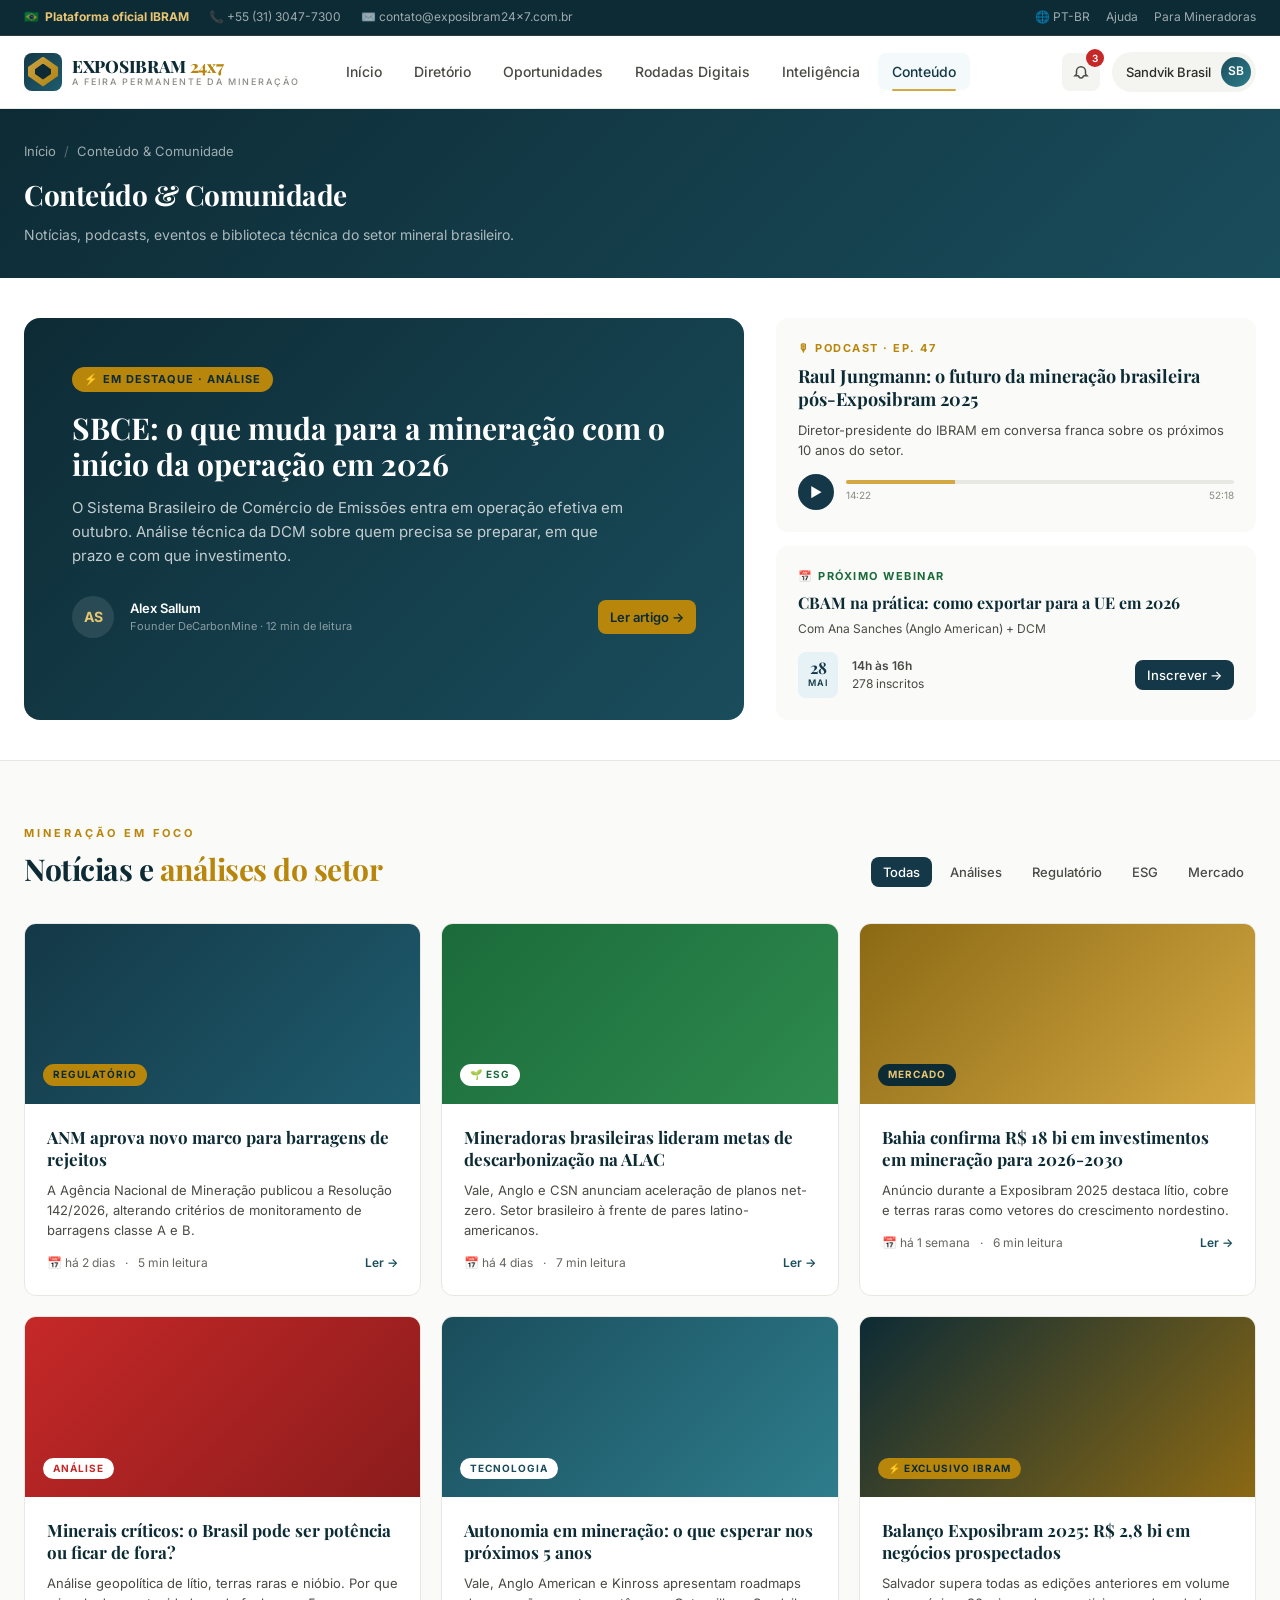
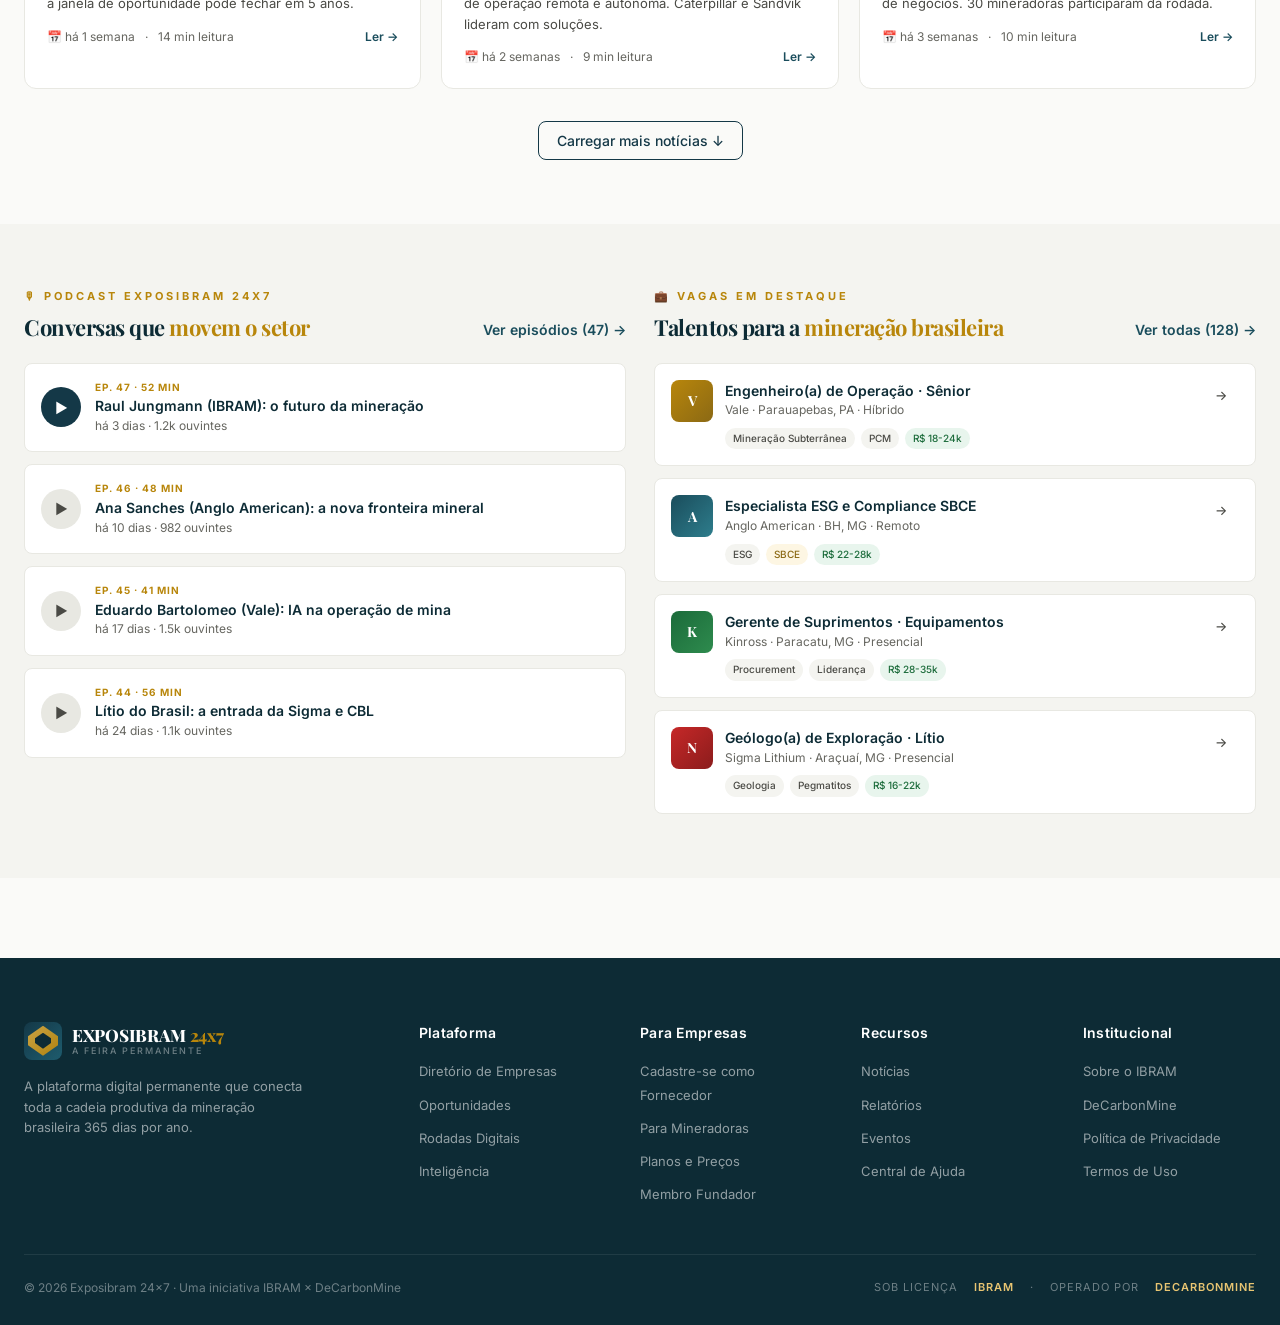
==== conteudo.html @ fc219876 "MVP inicial - Exposibram 24x7 - Plataforma da mineração brasileira" ====
<!DOCTYPE html>
<html lang="pt-BR">
<head>
  <meta charset="UTF-8">
  <meta name="viewport" content="width=device-width, initial-scale=1.0">
  <title>Conteúdo &amp; Comunidade · Exposibram 24x7</title>
  <link rel="icon" type="image/svg+xml" href="data:image/svg+xml,%3Csvg xmlns='http://www.w3.org/2000/svg' viewBox='0 0 24 24'%3E%3Cpolygon points='12,2 22,8 22,16 12,22 2,16 2,8' fill='%23D4A843'/%3E%3C/svg%3E">
  <link rel="stylesheet" href="assets/styles.css">
</head>
<body data-nav="conteudo">

  <div id="app-header"></div>

  <!-- ─── PAGE HEADER ────────────────────────────────────────── -->
  <section class="page-header">
    <div class="container">
      <div class="breadcrumb">
        <a href="index.html">Início</a>
        <span class="breadcrumb-sep">/</span>
        <span>Conteúdo &amp; Comunidade</span>
      </div>
      <h1 class="page-title">Conteúdo &amp; Comunidade</h1>
      <p style="color: rgba(255,255,255,0.65); font-size: 14px; margin-top: 8px; max-width: 620px;">
        Notícias, podcasts, eventos e biblioteca técnica do setor mineral brasileiro.
      </p>
    </div>
  </section>

  <!-- ─── HERO NOTÍCIA EM DESTAQUE ──────────────────────────── -->
  <section style="background: var(--white); padding: 40px 0; border-bottom: 1px solid var(--gray-200);">
    <div class="container">
      <div style="display:grid; grid-template-columns: 1.5fr 1fr; gap: 32px; align-items: stretch;">
        <article style="background: linear-gradient(135deg, var(--teal-900), var(--teal-700)); border-radius:var(--radius-xl); padding: 48px; color: var(--white); position: relative; overflow: hidden;">
          <span style="background: var(--gold-600); color: var(--teal-900); font-size: 11px; font-weight: 700; padding: 4px 12px; border-radius: var(--radius-full); letter-spacing: 1px; text-transform: uppercase; display: inline-block; margin-bottom: 18px;">⚡ EM DESTAQUE · ANÁLISE</span>
          <h2 style="font-family:var(--font-serif); font-size: 30px; font-weight: 700; line-height: 1.2; margin-bottom: 14px;">
            SBCE: o que muda para a mineração com o início da operação em 2026
          </h2>
          <p style="font-size: 15px; color: rgba(255,255,255,0.75); margin-bottom: 28px; line-height: 1.6; max-width: 560px;">
            O Sistema Brasileiro de Comércio de Emissões entra em operação efetiva em outubro. Análise técnica da DCM sobre quem precisa se preparar, em que prazo e com que investimento.
          </p>
          <div style="display: flex; align-items: center; gap: 16px;">
            <div style="width:42px; height:42px; background:rgba(255,255,255,0.1); color: var(--gold-400); border-radius:50%; display:flex; align-items:center; justify-content:center; font-weight:700; font-size: 14px;">AS</div>
            <div>
              <div style="font-weight:600; font-size: 13px;">Alex Sallum</div>
              <div style="font-size: 11px; color: rgba(255,255,255,0.5);">Founder DeCarbonMine · 12 min de leitura</div>
            </div>
            <a href="#" class="btn btn-gold btn-sm" style="margin-left: auto;">Ler artigo →</a>
          </div>
        </article>
        <aside style="display:flex; flex-direction:column; gap: 14px;">
          <article style="background: var(--gray-50); border-radius:var(--radius-lg); padding: 22px; flex: 1; display:flex; flex-direction:column;">
            <span style="font-size: 11px; font-weight: 700; color: var(--gold-600); letter-spacing: 1.5px; text-transform: uppercase; margin-bottom: 8px;">🎙 PODCAST · EP. 47</span>
            <h3 style="font-family:var(--font-serif); font-size: 18px; font-weight: 700; color: var(--teal-900); line-height: 1.3; margin-bottom: 8px;">
              Raul Jungmann: o futuro da mineração brasileira pós-Exposibram 2025
            </h3>
            <p style="font-size: 13px; color: var(--gray-700); line-height: 1.55; margin-bottom: 14px;">Diretor-presidente do IBRAM em conversa franca sobre os próximos 10 anos do setor.</p>
            <div style="display:flex; gap: 12px; align-items:center; margin-top: auto;">
              <button style="background: var(--teal-800); color: var(--white); border-radius: 50%; width: 36px; height: 36px; display:flex; align-items:center; justify-content:center; flex-shrink: 0;">▶</button>
              <div style="flex:1">
                <div style="height: 4px; background: var(--gray-200); border-radius: 2px; overflow:hidden;">
                  <div style="width: 28%; height: 100%; background: var(--gold-500);"></div>
                </div>
                <div style="display:flex; justify-content: space-between; margin-top: 4px; font-size: 10px; color: var(--gray-500);">
                  <span>14:22</span><span>52:18</span>
                </div>
              </div>
            </div>
          </article>
          <article style="background: var(--gray-50); border-radius:var(--radius-lg); padding: 22px; flex: 1;">
            <span style="font-size: 11px; font-weight: 700; color: var(--green-600); letter-spacing: 1.5px; text-transform: uppercase; margin-bottom: 8px; display:block;">📅 PRÓXIMO WEBINAR</span>
            <h3 style="font-family:var(--font-serif); font-size: 16px; font-weight: 700; color: var(--teal-900); line-height: 1.3; margin-bottom: 6px;">
              CBAM na prática: como exportar para a UE em 2026
            </h3>
            <p style="font-size: 12px; color: var(--gray-700); margin-bottom: 14px;">Com Ana Sanches (Anglo American) + DCM</p>
            <div style="display:flex; align-items:center; gap: 14px;">
              <div style="background: var(--teal-100); color: var(--teal-800); padding: 8px 10px; border-radius: var(--radius-md); text-align: center;">
                <div style="font-family:var(--font-serif); font-weight: 700; font-size: 16px; line-height: 1;">28</div>
                <div style="font-size: 9px; text-transform: uppercase; font-weight: 600; letter-spacing: 1px;">MAI</div>
              </div>
              <div style="flex:1; font-size: 12px; color: var(--gray-700);">
                <div style="font-weight: 600;">14h às 16h</div>
                <div>278 inscritos</div>
              </div>
              <button class="btn btn-primary btn-sm">Inscrever →</button>
            </div>
          </article>
        </aside>
      </div>
    </div>
  </section>

  <!-- ─── NOTÍCIAS PRINCIPAIS ────────────────────────────────── -->
  <section class="section">
    <div class="container">
      <div class="section-header">
        <div>
          <p class="section-eyebrow">Mineração em Foco</p>
          <h2 class="section-title">Notícias e <span>análises do setor</span></h2>
        </div>
        <div style="display:flex; gap: 6px;">
          <button class="btn btn-primary btn-sm">Todas</button>
          <button class="btn btn-ghost btn-sm">Análises</button>
          <button class="btn btn-ghost btn-sm">Regulatório</button>
          <button class="btn btn-ghost btn-sm">ESG</button>
          <button class="btn btn-ghost btn-sm">Mercado</button>
        </div>
      </div>

      <div style="display:grid; grid-template-columns: repeat(3, 1fr); gap: 20px;">
        <article style="background:var(--white); border:1px solid var(--gray-200); border-radius:var(--radius-lg); overflow:hidden; cursor:pointer; transition: all 0.2s;">
          <div style="height: 180px; background: linear-gradient(135deg, var(--teal-800), var(--teal-600)); position: relative; display: flex; align-items: flex-end; padding: 18px;">
            <span style="background: var(--gold-600); color: var(--teal-900); font-size: 10px; font-weight: 700; padding: 3px 10px; border-radius: var(--radius-full); letter-spacing: 1px; text-transform: uppercase;">REGULATÓRIO</span>
          </div>
          <div style="padding: 22px;">
            <h3 style="font-family:var(--font-serif); font-size: 17px; font-weight: 700; color: var(--teal-900); line-height: 1.3; margin-bottom: 10px;">
              ANM aprova novo marco para barragens de rejeitos
            </h3>
            <p style="font-size: 13px; color: var(--gray-700); line-height: 1.55; margin-bottom: 14px;">A Agência Nacional de Mineração publicou a Resolução 142/2026, alterando critérios de monitoramento de barragens classe A e B.</p>
            <div style="display: flex; align-items: center; gap: 10px; font-size: 12px; color: var(--gray-600);">
              <span>📅 há 2 dias</span>
              <span>·</span>
              <span>5 min leitura</span>
              <span style="margin-left: auto; color: var(--teal-700); font-weight: 600;">Ler →</span>
            </div>
          </div>
        </article>

        <article style="background:var(--white); border:1px solid var(--gray-200); border-radius:var(--radius-lg); overflow:hidden; cursor:pointer; transition: all 0.2s;">
          <div style="height: 180px; background: linear-gradient(135deg, var(--green-600), var(--green-500)); position: relative; display: flex; align-items: flex-end; padding: 18px;">
            <span style="background: var(--white); color: var(--green-600); font-size: 10px; font-weight: 700; padding: 3px 10px; border-radius: var(--radius-full); letter-spacing: 1px; text-transform: uppercase;">🌱 ESG</span>
          </div>
          <div style="padding: 22px;">
            <h3 style="font-family:var(--font-serif); font-size: 17px; font-weight: 700; color: var(--teal-900); line-height: 1.3; margin-bottom: 10px;">
              Mineradoras brasileiras lideram metas de descarbonização na ALAC
            </h3>
            <p style="font-size: 13px; color: var(--gray-700); line-height: 1.55; margin-bottom: 14px;">Vale, Anglo e CSN anunciam aceleração de planos net-zero. Setor brasileiro à frente de pares latino-americanos.</p>
            <div style="display: flex; align-items: center; gap: 10px; font-size: 12px; color: var(--gray-600);">
              <span>📅 há 4 dias</span>
              <span>·</span>
              <span>7 min leitura</span>
              <span style="margin-left: auto; color: var(--teal-700); font-weight: 600;">Ler →</span>
            </div>
          </div>
        </article>

        <article style="background:var(--white); border:1px solid var(--gray-200); border-radius:var(--radius-lg); overflow:hidden; cursor:pointer; transition: all 0.2s;">
          <div style="height: 180px; background: linear-gradient(135deg, var(--gold-700), var(--gold-500)); position: relative; display: flex; align-items: flex-end; padding: 18px;">
            <span style="background: var(--teal-900); color: var(--gold-400); font-size: 10px; font-weight: 700; padding: 3px 10px; border-radius: var(--radius-full); letter-spacing: 1px; text-transform: uppercase;">MERCADO</span>
          </div>
          <div style="padding: 22px;">
            <h3 style="font-family:var(--font-serif); font-size: 17px; font-weight: 700; color: var(--teal-900); line-height: 1.3; margin-bottom: 10px;">
              Bahia confirma R$ 18 bi em investimentos em mineração para 2026-2030
            </h3>
            <p style="font-size: 13px; color: var(--gray-700); line-height: 1.55; margin-bottom: 14px;">Anúncio durante a Exposibram 2025 destaca lítio, cobre e terras raras como vetores do crescimento nordestino.</p>
            <div style="display: flex; align-items: center; gap: 10px; font-size: 12px; color: var(--gray-600);">
              <span>📅 há 1 semana</span>
              <span>·</span>
              <span>6 min leitura</span>
              <span style="margin-left: auto; color: var(--teal-700); font-weight: 600;">Ler →</span>
            </div>
          </div>
        </article>

        <article style="background:var(--white); border:1px solid var(--gray-200); border-radius:var(--radius-lg); overflow:hidden; cursor:pointer; transition: all 0.2s;">
          <div style="height: 180px; background: linear-gradient(135deg, var(--red-500), var(--red-600)); position: relative; display: flex; align-items: flex-end; padding: 18px;">
            <span style="background: var(--white); color: var(--red-500); font-size: 10px; font-weight: 700; padding: 3px 10px; border-radius: var(--radius-full); letter-spacing: 1px; text-transform: uppercase;">ANÁLISE</span>
          </div>
          <div style="padding: 22px;">
            <h3 style="font-family:var(--font-serif); font-size: 17px; font-weight: 700; color: var(--teal-900); line-height: 1.3; margin-bottom: 10px;">
              Minerais críticos: o Brasil pode ser potência ou ficar de fora?
            </h3>
            <p style="font-size: 13px; color: var(--gray-700); line-height: 1.55; margin-bottom: 14px;">Análise geopolítica de lítio, terras raras e nióbio. Por que a janela de oportunidade pode fechar em 5 anos.</p>
            <div style="display: flex; align-items: center; gap: 10px; font-size: 12px; color: var(--gray-600);">
              <span>📅 há 1 semana</span>
              <span>·</span>
              <span>14 min leitura</span>
              <span style="margin-left: auto; color: var(--teal-700); font-weight: 600;">Ler →</span>
            </div>
          </div>
        </article>

        <article style="background:var(--white); border:1px solid var(--gray-200); border-radius:var(--radius-lg); overflow:hidden; cursor:pointer; transition: all 0.2s;">
          <div style="height: 180px; background: linear-gradient(135deg, var(--teal-700), var(--teal-500)); position: relative; display: flex; align-items: flex-end; padding: 18px;">
            <span style="background: var(--white); color: var(--teal-700); font-size: 10px; font-weight: 700; padding: 3px 10px; border-radius: var(--radius-full); letter-spacing: 1px; text-transform: uppercase;">TECNOLOGIA</span>
          </div>
          <div style="padding: 22px;">
            <h3 style="font-family:var(--font-serif); font-size: 17px; font-weight: 700; color: var(--teal-900); line-height: 1.3; margin-bottom: 10px;">
              Autonomia em mineração: o que esperar nos próximos 5 anos
            </h3>
            <p style="font-size: 13px; color: var(--gray-700); line-height: 1.55; margin-bottom: 14px;">Vale, Anglo American e Kinross apresentam roadmaps de operação remota e autônoma. Caterpillar e Sandvik lideram com soluções.</p>
            <div style="display: flex; align-items: center; gap: 10px; font-size: 12px; color: var(--gray-600);">
              <span>📅 há 2 semanas</span>
              <span>·</span>
              <span>9 min leitura</span>
              <span style="margin-left: auto; color: var(--teal-700); font-weight: 600;">Ler →</span>
            </div>
          </div>
        </article>

        <article style="background:var(--white); border:1px solid var(--gray-200); border-radius:var(--radius-lg); overflow:hidden; cursor:pointer; transition: all 0.2s;">
          <div style="height: 180px; background: linear-gradient(135deg, var(--teal-900), var(--gold-700)); position: relative; display: flex; align-items: flex-end; padding: 18px;">
            <span style="background: var(--gold-600); color: var(--teal-900); font-size: 10px; font-weight: 700; padding: 3px 10px; border-radius: var(--radius-full); letter-spacing: 1px; text-transform: uppercase;">⚡ EXCLUSIVO IBRAM</span>
          </div>
          <div style="padding: 22px;">
            <h3 style="font-family:var(--font-serif); font-size: 17px; font-weight: 700; color: var(--teal-900); line-height: 1.3; margin-bottom: 10px;">
              Balanço Exposibram 2025: R$ 2,8 bi em negócios prospectados
            </h3>
            <p style="font-size: 13px; color: var(--gray-700); line-height: 1.55; margin-bottom: 14px;">Salvador supera todas as edições anteriores em volume de negócios. 30 mineradoras participaram da rodada.</p>
            <div style="display: flex; align-items: center; gap: 10px; font-size: 12px; color: var(--gray-600);">
              <span>📅 há 3 semanas</span>
              <span>·</span>
              <span>10 min leitura</span>
              <span style="margin-left: auto; color: var(--teal-700); font-weight: 600;">Ler →</span>
            </div>
          </div>
        </article>
      </div>

      <div style="text-align:center; margin-top: 32px;">
        <button class="btn btn-outline">Carregar mais notícias ↓</button>
      </div>
    </div>
  </section>

  <!-- ─── PODCASTS E VAGAS ──────────────────────────────────── -->
  <section class="section" style="background: var(--gray-100);">
    <div class="container">
      <div style="display: grid; grid-template-columns: 1fr 1fr; gap: 28px;">
        <!-- Podcast -->
        <div>
          <div style="display: flex; align-items: flex-end; justify-content: space-between; margin-bottom: 22px;">
            <div>
              <p class="section-eyebrow">🎙 Podcast Exposibram 24x7</p>
              <h2 class="section-title" style="font-size: 22px;">Conversas que <span>movem o setor</span></h2>
            </div>
            <a href="#" class="section-link">Ver episódios (47) →</a>
          </div>
          <div style="display:flex; flex-direction:column; gap: 12px;">
            <div style="background:var(--white); border:1px solid var(--gray-200); border-radius:var(--radius-md); padding: 16px; display:flex; align-items:center; gap: 14px;">
              <div style="background: var(--teal-800); color: var(--white); border-radius: 50%; width: 40px; height: 40px; display:flex; align-items:center; justify-content:center; font-size: 14px; flex-shrink:0;">▶</div>
              <div style="flex: 1; min-width: 0;">
                <div style="font-size: 10px; font-weight: 700; color: var(--gold-600); letter-spacing: 1px; text-transform: uppercase;">EP. 47 · 52 min</div>
                <div style="font-weight: 600; font-size: 14px; color: var(--teal-900);">Raul Jungmann (IBRAM): o futuro da mineração</div>
                <div style="font-size: 12px; color: var(--gray-600);">há 3 dias · 1.2k ouvintes</div>
              </div>
            </div>
            <div style="background:var(--white); border:1px solid var(--gray-200); border-radius:var(--radius-md); padding: 16px; display:flex; align-items:center; gap: 14px;">
              <div style="background: var(--gray-200); color: var(--gray-700); border-radius: 50%; width: 40px; height: 40px; display:flex; align-items:center; justify-content:center; font-size: 14px; flex-shrink:0;">▶</div>
              <div style="flex: 1; min-width: 0;">
                <div style="font-size: 10px; font-weight: 700; color: var(--gold-600); letter-spacing: 1px; text-transform: uppercase;">EP. 46 · 48 min</div>
                <div style="font-weight: 600; font-size: 14px; color: var(--teal-900);">Ana Sanches (Anglo American): a nova fronteira mineral</div>
                <div style="font-size: 12px; color: var(--gray-600);">há 10 dias · 982 ouvintes</div>
              </div>
            </div>
            <div style="background:var(--white); border:1px solid var(--gray-200); border-radius:var(--radius-md); padding: 16px; display:flex; align-items:center; gap: 14px;">
              <div style="background: var(--gray-200); color: var(--gray-700); border-radius: 50%; width: 40px; height: 40px; display:flex; align-items:center; justify-content:center; font-size: 14px; flex-shrink:0;">▶</div>
              <div style="flex: 1; min-width: 0;">
                <div style="font-size: 10px; font-weight: 700; color: var(--gold-600); letter-spacing: 1px; text-transform: uppercase;">EP. 45 · 41 min</div>
                <div style="font-weight: 600; font-size: 14px; color: var(--teal-900);">Eduardo Bartolomeo (Vale): IA na operação de mina</div>
                <div style="font-size: 12px; color: var(--gray-600);">há 17 dias · 1.5k ouvintes</div>
              </div>
            </div>
            <div style="background:var(--white); border:1px solid var(--gray-200); border-radius:var(--radius-md); padding: 16px; display:flex; align-items:center; gap: 14px;">
              <div style="background: var(--gray-200); color: var(--gray-700); border-radius: 50%; width: 40px; height: 40px; display:flex; align-items:center; justify-content:center; font-size: 14px; flex-shrink:0;">▶</div>
              <div style="flex: 1; min-width: 0;">
                <div style="font-size: 10px; font-weight: 700; color: var(--gold-600); letter-spacing: 1px; text-transform: uppercase;">EP. 44 · 56 min</div>
                <div style="font-weight: 600; font-size: 14px; color: var(--teal-900);">Lítio do Brasil: a entrada da Sigma e CBL</div>
                <div style="font-size: 12px; color: var(--gray-600);">há 24 dias · 1.1k ouvintes</div>
              </div>
            </div>
          </div>
        </div>

        <!-- Vagas -->
        <div>
          <div style="display: flex; align-items: flex-end; justify-content: space-between; margin-bottom: 22px;">
            <div>
              <p class="section-eyebrow">💼 Vagas em Destaque</p>
              <h2 class="section-title" style="font-size: 22px;">Talentos para a <span>mineração brasileira</span></h2>
            </div>
            <a href="#" class="section-link">Ver todas (128) →</a>
          </div>
          <div style="display:flex; flex-direction:column; gap: 12px;">
            <div style="background:var(--white); border:1px solid var(--gray-200); border-radius:var(--radius-md); padding: 16px;">
              <div style="display:flex; align-items:flex-start; gap: 12px;">
                <div style="width:42px;height:42px;background:linear-gradient(135deg,var(--gold-600),var(--gold-700));color:var(--white);border-radius:var(--radius-md);display:flex;align-items:center;justify-content:center;font-family:var(--font-serif);font-weight:700;font-size:14px;flex-shrink:0">V</div>
                <div style="flex:1;">
                  <div style="font-weight: 600; font-size: 14px; color: var(--teal-900);">Engenheiro(a) de Operação · Sênior</div>
                  <div style="font-size: 12px; color: var(--gray-600);">Vale · Parauapebas, PA · Híbrido</div>
                  <div style="display:flex; gap: 6px; margin-top: 8px;">
                    <span class="tag" style="font-size: 10px">Mineração Subterrânea</span>
                    <span class="tag" style="font-size: 10px">PCM</span>
                    <span class="tag tag-green" style="font-size: 10px">R$ 18-24k</span>
                  </div>
                </div>
                <button class="btn btn-ghost btn-sm">→</button>
              </div>
            </div>
            <div style="background:var(--white); border:1px solid var(--gray-200); border-radius:var(--radius-md); padding: 16px;">
              <div style="display:flex; align-items:flex-start; gap: 12px;">
                <div style="width:42px;height:42px;background:linear-gradient(135deg,var(--teal-700),var(--teal-500));color:var(--white);border-radius:var(--radius-md);display:flex;align-items:center;justify-content:center;font-family:var(--font-serif);font-weight:700;font-size:14px;flex-shrink:0">A</div>
                <div style="flex:1;">
                  <div style="font-weight: 600; font-size: 14px; color: var(--teal-900);">Especialista ESG e Compliance SBCE</div>
                  <div style="font-size: 12px; color: var(--gray-600);">Anglo American · BH, MG · Remoto</div>
                  <div style="display:flex; gap: 6px; margin-top: 8px;">
                    <span class="tag" style="font-size: 10px">ESG</span>
                    <span class="tag tag-gold" style="font-size: 10px">SBCE</span>
                    <span class="tag tag-green" style="font-size: 10px">R$ 22-28k</span>
                  </div>
                </div>
                <button class="btn btn-ghost btn-sm">→</button>
              </div>
            </div>
            <div style="background:var(--white); border:1px solid var(--gray-200); border-radius:var(--radius-md); padding: 16px;">
              <div style="display:flex; align-items:flex-start; gap: 12px;">
                <div style="width:42px;height:42px;background:linear-gradient(135deg,var(--green-600),var(--green-500));color:var(--white);border-radius:var(--radius-md);display:flex;align-items:center;justify-content:center;font-family:var(--font-serif);font-weight:700;font-size:14px;flex-shrink:0">K</div>
                <div style="flex:1;">
                  <div style="font-weight: 600; font-size: 14px; color: var(--teal-900);">Gerente de Suprimentos · Equipamentos</div>
                  <div style="font-size: 12px; color: var(--gray-600);">Kinross · Paracatu, MG · Presencial</div>
                  <div style="display:flex; gap: 6px; margin-top: 8px;">
                    <span class="tag" style="font-size: 10px">Procurement</span>
                    <span class="tag" style="font-size: 10px">Liderança</span>
                    <span class="tag tag-green" style="font-size: 10px">R$ 28-35k</span>
                  </div>
                </div>
                <button class="btn btn-ghost btn-sm">→</button>
              </div>
            </div>
            <div style="background:var(--white); border:1px solid var(--gray-200); border-radius:var(--radius-md); padding: 16px;">
              <div style="display:flex; align-items:flex-start; gap: 12px;">
                <div style="width:42px;height:42px;background:linear-gradient(135deg,var(--red-500),var(--red-600));color:var(--white);border-radius:var(--radius-md);display:flex;align-items:center;justify-content:center;font-family:var(--font-serif);font-weight:700;font-size:14px;flex-shrink:0">N</div>
                <div style="flex:1;">
                  <div style="font-weight: 600; font-size: 14px; color: var(--teal-900);">Geólogo(a) de Exploração · Lítio</div>
                  <div style="font-size: 12px; color: var(--gray-600);">Sigma Lithium · Araçuaí, MG · Presencial</div>
                  <div style="display:flex; gap: 6px; margin-top: 8px;">
                    <span class="tag" style="font-size: 10px">Geologia</span>
                    <span class="tag" style="font-size: 10px">Pegmatitos</span>
                    <span class="tag tag-green" style="font-size: 10px">R$ 16-22k</span>
                  </div>
                </div>
                <button class="btn btn-ghost btn-sm">→</button>
              </div>
            </div>
          </div>
        </div>
      </div>
    </div>
  </section>

  <div id="app-footer"></div>
  <script src="assets/shared.js"></script>
</body>
</html>
---- assets/styles.css ----
/* ═══════════════════════════════════════════════════════════════════
   EXPOSIBRAM 24x7 — DESIGN SYSTEM
   Plataforma Digital Permanente da Mineração Brasileira
═══════════════════════════════════════════════════════════════════ */

@import url('https://fonts.googleapis.com/css2?family=Inter:wght@300;400;500;600;700;800&family=Playfair+Display:wght@600;700;800&family=JetBrains+Mono:wght@400;500&display=swap');

/* ── DESIGN TOKENS ─────────────────────────────────────────────── */
:root {
  /* Cores institucionais — paleta IBRAM × DCM */
  --teal-900: #0D2B35;
  --teal-800: #143847;
  --teal-700: #1A4D5C;
  --teal-600: #1E5C6E;
  --teal-500: #2E7D8C;
  --teal-100: #E6F2F5;
  --teal-50:  #F4FAFB;

  --gold-700: #8B6914;
  --gold-600: #B8860B;
  --gold-500: #D4A843;
  --gold-400: #E8C572;
  --gold-100: #FDF6E3;
  --gold-50:  #FEFBF0;

  --green-600: #1B6B3A;
  --green-500: #2E8B4E;
  --green-100: #E8F5ED;

  --red-600:  #8B1C1C;
  --red-500:  #C62828;
  --red-100:  #FDECEC;

  --gray-900: #1A1A18;
  --gray-800: #2D2D2A;
  --gray-700: #4A4A45;
  --gray-600: #666660;
  --gray-500: #8A8A82;
  --gray-400: #B5B5AD;
  --gray-300: #D8D8D2;
  --gray-200: #E8E8E2;
  --gray-100: #F4F4F0;
  --gray-50:  #FAFAF8;

  --white: #FFFFFF;

  /* Tipografia */
  --font-serif: 'Playfair Display', Georgia, serif;
  --font-sans: 'Inter', -apple-system, BlinkMacSystemFont, sans-serif;
  --font-mono: 'JetBrains Mono', 'Courier New', monospace;

  /* Espaçamento e medidas */
  --radius-sm: 4px;
  --radius-md: 8px;
  --radius-lg: 12px;
  --radius-xl: 16px;
  --radius-2xl: 24px;
  --radius-full: 9999px;

  --shadow-sm: 0 1px 2px rgba(13, 43, 53, 0.04);
  --shadow-md: 0 2px 8px rgba(13, 43, 53, 0.06);
  --shadow-lg: 0 8px 24px rgba(13, 43, 53, 0.08);
  --shadow-xl: 0 16px 40px rgba(13, 43, 53, 0.12);

  --transition: all 0.2s cubic-bezier(0.4, 0, 0.2, 1);
}

/* ── RESET & BASE ─────────────────────────────────────────────── */
*, *::before, *::after { box-sizing: border-box; margin: 0; padding: 0; }

html { -webkit-font-smoothing: antialiased; -moz-osx-font-smoothing: grayscale; scroll-behavior: smooth; }

body {
  font-family: var(--font-sans);
  font-size: 15px;
  line-height: 1.55;
  color: var(--gray-900);
  background: var(--gray-50);
  min-height: 100vh;
}

img { max-width: 100%; display: block; }
a { color: inherit; text-decoration: none; }
button { font-family: inherit; cursor: pointer; border: none; background: none; }
input, textarea, select { font-family: inherit; font-size: inherit; }

/* ── HEADER / NAVEGAÇÃO ───────────────────────────────────────── */
.topbar {
  background: var(--teal-900);
  color: rgba(255,255,255,0.7);
  font-size: 12px;
  padding: 8px 0;
  border-bottom: 1px solid rgba(212, 168, 67, 0.15);
}
.topbar-inner {
  max-width: 1280px;
  margin: 0 auto;
  padding: 0 24px;
  display: flex;
  align-items: center;
  justify-content: space-between;
  gap: 24px;
}
.topbar-left { display: flex; align-items: center; gap: 20px; }
.topbar-item { color: rgba(255,255,255,0.6); display: inline-flex; align-items: center; gap: 6px; }
.topbar-item strong { color: var(--gold-400); }
.topbar-right { display: flex; align-items: center; gap: 16px; }
.topbar-link { color: rgba(255,255,255,0.6); transition: var(--transition); }
.topbar-link:hover { color: var(--gold-400); }

.header {
  background: var(--white);
  border-bottom: 1px solid var(--gray-200);
  position: sticky; top: 0; z-index: 100;
  box-shadow: var(--shadow-sm);
}
.header-inner {
  max-width: 1280px;
  margin: 0 auto;
  padding: 16px 24px;
  display: flex;
  align-items: center;
  gap: 32px;
}
.logo {
  display: flex;
  align-items: center;
  gap: 10px;
  flex-shrink: 0;
}
.logo-mark {
  width: 38px; height: 38px;
  background: linear-gradient(135deg, var(--teal-800), var(--teal-600));
  border-radius: var(--radius-md);
  display: flex; align-items: center; justify-content: center;
  position: relative;
}
.logo-mark::before {
  content: '';
  position: absolute;
  inset: 4px;
  background: linear-gradient(135deg, var(--gold-500), var(--gold-600));
  clip-path: polygon(50% 0, 100% 35%, 100% 65%, 50% 100%, 0 65%, 0 35%);
  opacity: 0.95;
}
.logo-mark::after {
  content: '';
  position: absolute;
  inset: 11px;
  background: var(--teal-900);
  clip-path: polygon(50% 0, 100% 35%, 100% 65%, 50% 100%, 0 65%, 0 35%);
}
.logo-text { display: flex; flex-direction: column; line-height: 1; }
.logo-title {
  font-family: var(--font-serif);
  font-size: 17px;
  font-weight: 800;
  color: var(--teal-900);
  letter-spacing: -0.3px;
}
.logo-title span { color: var(--gold-600); }
.logo-tag {
  font-size: 9px;
  color: var(--gray-500);
  letter-spacing: 2px;
  text-transform: uppercase;
  margin-top: 2px;
  font-weight: 500;
}

.nav { display: flex; align-items: center; gap: 4px; flex: 1; }
.nav-link {
  padding: 8px 14px;
  border-radius: var(--radius-md);
  font-size: 14px;
  font-weight: 500;
  color: var(--gray-700);
  transition: var(--transition);
  position: relative;
}
.nav-link:hover { background: var(--gray-100); color: var(--teal-800); }
.nav-link.active { color: var(--teal-800); background: var(--teal-50); }
.nav-link.active::after {
  content: '';
  position: absolute;
  left: 14px; right: 14px;
  bottom: -1px;
  height: 2px;
  background: var(--gold-500);
  border-radius: 1px;
}

.header-actions { display: flex; align-items: center; gap: 12px; }
.btn-icon {
  width: 38px; height: 38px;
  border-radius: var(--radius-md);
  background: var(--gray-100);
  color: var(--gray-700);
  display: inline-flex;
  align-items: center;
  justify-content: center;
  transition: var(--transition);
}
.btn-icon:hover { background: var(--teal-100); color: var(--teal-800); }
.btn-icon .badge {
  position: absolute;
  top: -4px; right: -4px;
  background: var(--red-500);
  color: var(--white);
  font-size: 10px;
  font-weight: 600;
  min-width: 18px;
  height: 18px;
  border-radius: var(--radius-full);
  display: flex;
  align-items: center;
  justify-content: center;
  padding: 0 4px;
}
.user-chip {
  display: inline-flex;
  align-items: center;
  gap: 10px;
  padding: 5px 5px 5px 14px;
  background: var(--gray-100);
  border-radius: var(--radius-full);
  font-size: 13px;
  font-weight: 500;
  color: var(--gray-800);
  transition: var(--transition);
}
.user-chip:hover { background: var(--teal-100); }
.user-avatar {
  width: 30px; height: 30px;
  border-radius: var(--radius-full);
  background: linear-gradient(135deg, var(--teal-700), var(--teal-500));
  color: var(--white);
  display: inline-flex;
  align-items: center;
  justify-content: center;
  font-weight: 600;
  font-size: 12px;
}

/* ── BOTÕES ───────────────────────────────────────────────────── */
.btn {
  display: inline-flex;
  align-items: center;
  justify-content: center;
  gap: 8px;
  padding: 10px 18px;
  border-radius: var(--radius-md);
  font-size: 14px;
  font-weight: 500;
  transition: var(--transition);
  white-space: nowrap;
}
.btn-primary {
  background: var(--teal-800);
  color: var(--white);
}
.btn-primary:hover { background: var(--teal-900); transform: translateY(-1px); box-shadow: var(--shadow-md); }
.btn-gold {
  background: var(--gold-600);
  color: var(--teal-900);
  font-weight: 600;
}
.btn-gold:hover { background: var(--gold-700); color: var(--white); }
.btn-outline {
  background: transparent;
  color: var(--teal-800);
  border: 1px solid var(--teal-800);
}
.btn-outline:hover { background: var(--teal-800); color: var(--white); }
.btn-ghost {
  background: transparent;
  color: var(--gray-700);
}
.btn-ghost:hover { background: var(--gray-100); }
.btn-sm { padding: 7px 12px; font-size: 13px; }
.btn-lg { padding: 14px 28px; font-size: 15px; }

/* ── CONTAINERS ───────────────────────────────────────────────── */
.container {
  max-width: 1280px;
  margin: 0 auto;
  padding: 0 24px;
}
.container-narrow {
  max-width: 960px;
  margin: 0 auto;
  padding: 0 24px;
}

/* ── HERO BANNER (homepage) ───────────────────────────────────── */
.hero {
  background: linear-gradient(135deg, var(--teal-900) 0%, var(--teal-700) 60%, var(--teal-600) 100%);
  color: var(--white);
  position: relative;
  overflow: hidden;
  padding: 64px 0 80px;
}
.hero::before {
  content: '';
  position: absolute;
  top: -100px; right: -100px;
  width: 500px; height: 500px;
  background: radial-gradient(circle, rgba(212, 168, 67, 0.12) 0%, transparent 70%);
  pointer-events: none;
}
.hero::after {
  content: '';
  position: absolute;
  bottom: 0; left: 0;
  width: 100%; height: 60%;
  background: url("data:image/svg+xml,%3Csvg xmlns='http://www.w3.org/2000/svg' viewBox='0 0 1200 400' preserveAspectRatio='none'%3E%3Cpath d='M0 400L40 380C80 360 160 320 240 310C320 300 400 320 480 320C560 320 640 300 720 290C800 280 880 280 960 295C1040 310 1120 340 1160 355L1200 370V400H0Z' fill='rgba(212,168,67,0.04)'/%3E%3C/svg%3E") no-repeat bottom;
  background-size: cover;
  pointer-events: none;
}
.hero-content { position: relative; z-index: 2; }
.hero-eyebrow {
  display: inline-flex;
  align-items: center;
  gap: 8px;
  background: rgba(212, 168, 67, 0.15);
  color: var(--gold-400);
  font-size: 12px;
  font-weight: 600;
  letter-spacing: 2px;
  text-transform: uppercase;
  padding: 6px 14px;
  border-radius: var(--radius-full);
  margin-bottom: 20px;
  border: 1px solid rgba(212, 168, 67, 0.2);
}
.hero-title {
  font-family: var(--font-serif);
  font-size: 48px;
  font-weight: 700;
  line-height: 1.1;
  letter-spacing: -1px;
  margin-bottom: 16px;
  max-width: 720px;
}
.hero-title span { color: var(--gold-400); font-style: italic; }
.hero-subtitle {
  font-size: 17px;
  color: rgba(255,255,255,0.75);
  max-width: 620px;
  margin-bottom: 32px;
  font-weight: 300;
}

/* ── SEARCH BAR (hero) ───────────────────────────────────────── */
.search-hero {
  background: var(--white);
  border-radius: var(--radius-lg);
  padding: 8px;
  display: flex;
  gap: 8px;
  max-width: 760px;
  box-shadow: 0 12px 40px rgba(0,0,0,0.15);
  margin-bottom: 16px;
}
.search-hero-select {
  background: var(--gray-100);
  border: none;
  border-radius: var(--radius-md);
  padding: 0 14px;
  font-size: 14px;
  font-weight: 500;
  color: var(--gray-800);
  min-width: 200px;
  cursor: pointer;
}
.search-hero-input {
  flex: 1;
  border: none;
  background: transparent;
  padding: 0 14px;
  font-size: 15px;
  color: var(--gray-900);
  outline: none;
}
.search-hero-input::placeholder { color: var(--gray-500); }
.search-hero-btn {
  background: var(--gold-600);
  color: var(--teal-900);
  padding: 12px 26px;
  border-radius: var(--radius-md);
  font-weight: 600;
  font-size: 14px;
  transition: var(--transition);
  display: inline-flex;
  align-items: center;
  gap: 8px;
}
.search-hero-btn:hover { background: var(--gold-700); color: var(--white); }
.search-suggestions {
  display: flex;
  align-items: center;
  gap: 8px;
  flex-wrap: wrap;
  font-size: 12px;
  color: rgba(255,255,255,0.6);
}
.search-suggestions strong { color: rgba(255,255,255,0.8); margin-right: 4px; }
.search-suggestion {
  background: rgba(255,255,255,0.08);
  border: 1px solid rgba(255,255,255,0.12);
  padding: 4px 10px;
  border-radius: var(--radius-full);
  color: rgba(255,255,255,0.75);
  transition: var(--transition);
}
.search-suggestion:hover { background: rgba(212,168,67,0.15); color: var(--gold-400); border-color: rgba(212,168,67,0.3); }

/* ── STATS BAR ───────────────────────────────────────────────── */
.stats-bar {
  background: var(--teal-800);
  padding: 28px 0;
  border-top: 1px solid rgba(212, 168, 67, 0.15);
  position: relative;
  z-index: 2;
}
.stats-grid {
  display: grid;
  grid-template-columns: repeat(4, 1fr);
  gap: 24px;
}
.stat-item {
  text-align: center;
  position: relative;
}
.stat-item + .stat-item::before {
  content: '';
  position: absolute;
  left: -12px;
  top: 10%;
  height: 80%;
  width: 1px;
  background: rgba(255,255,255,0.1);
}
.stat-value {
  font-family: var(--font-serif);
  font-size: 36px;
  font-weight: 700;
  color: var(--gold-400);
  line-height: 1;
  margin-bottom: 6px;
}
.stat-label {
  font-size: 12px;
  color: rgba(255,255,255,0.6);
  letter-spacing: 1.5px;
  text-transform: uppercase;
  font-weight: 500;
}

/* ── SEÇÕES ──────────────────────────────────────────────────── */
.section { padding: 64px 0; }
.section-tight { padding: 40px 0; }
.section-header { margin-bottom: 36px; display: flex; align-items: flex-end; justify-content: space-between; gap: 24px; }
.section-eyebrow {
  font-size: 11px;
  font-weight: 700;
  letter-spacing: 3px;
  text-transform: uppercase;
  color: var(--gold-600);
  margin-bottom: 10px;
}
.section-title {
  font-family: var(--font-serif);
  font-size: 30px;
  font-weight: 700;
  color: var(--teal-900);
  letter-spacing: -0.5px;
  line-height: 1.15;
}
.section-title span { color: var(--gold-600); }
.section-sub {
  color: var(--gray-600);
  margin-top: 8px;
  font-size: 15px;
  max-width: 580px;
}
.section-link {
  color: var(--teal-700);
  font-weight: 600;
  font-size: 14px;
  display: inline-flex;
  align-items: center;
  gap: 6px;
  white-space: nowrap;
}
.section-link:hover { color: var(--gold-600); }

/* ── CATEGORIA CARDS (homepage) ─────────────────────────────── */
.cat-grid {
  display: grid;
  grid-template-columns: repeat(4, 1fr);
  gap: 16px;
}
.cat-card {
  background: var(--white);
  border: 1px solid var(--gray-200);
  border-radius: var(--radius-lg);
  padding: 22px 20px;
  transition: var(--transition);
  position: relative;
  overflow: hidden;
  cursor: pointer;
}
.cat-card:hover {
  border-color: var(--teal-700);
  transform: translateY(-2px);
  box-shadow: var(--shadow-lg);
}
.cat-card-icon {
  width: 44px; height: 44px;
  border-radius: var(--radius-md);
  background: var(--teal-50);
  color: var(--teal-700);
  display: inline-flex;
  align-items: center;
  justify-content: center;
  margin-bottom: 14px;
  font-size: 22px;
}
.cat-card-title {
  font-weight: 600;
  font-size: 15px;
  color: var(--teal-900);
  margin-bottom: 4px;
}
.cat-card-count {
  font-size: 12px;
  color: var(--gray-500);
  font-weight: 500;
}
.cat-card-arrow {
  position: absolute;
  top: 22px; right: 20px;
  color: var(--gray-300);
  transition: var(--transition);
}
.cat-card:hover .cat-card-arrow { color: var(--gold-600); transform: translateX(2px); }

/* ── COMPANY CARDS (diretório, etc.) ─────────────────────────── */
.company-grid {
  display: grid;
  grid-template-columns: repeat(3, 1fr);
  gap: 20px;
}
.company-card {
  background: var(--white);
  border: 1px solid var(--gray-200);
  border-radius: var(--radius-lg);
  overflow: hidden;
  transition: var(--transition);
  display: flex;
  flex-direction: column;
}
.company-card:hover {
  border-color: var(--teal-500);
  transform: translateY(-2px);
  box-shadow: var(--shadow-lg);
}
.company-card-header {
  padding: 20px 20px 16px;
  display: flex;
  align-items: flex-start;
  gap: 14px;
  border-bottom: 1px solid var(--gray-100);
}
.company-logo {
  width: 56px; height: 56px;
  border-radius: var(--radius-md);
  background: var(--gray-100);
  display: inline-flex;
  align-items: center;
  justify-content: center;
  font-family: var(--font-serif);
  font-size: 22px;
  font-weight: 700;
  color: var(--teal-800);
  flex-shrink: 0;
  position: relative;
}
.company-logo.verified::after {
  content: '✓';
  position: absolute;
  bottom: -4px; right: -4px;
  width: 18px; height: 18px;
  background: var(--green-500);
  color: var(--white);
  border-radius: var(--radius-full);
  font-size: 11px;
  font-weight: 700;
  display: flex;
  align-items: center;
  justify-content: center;
  border: 2px solid var(--white);
}
.company-info { flex: 1; min-width: 0; }
.company-name {
  font-weight: 600;
  font-size: 15px;
  color: var(--teal-900);
  margin-bottom: 4px;
  display: flex;
  align-items: center;
  gap: 6px;
}
.company-cat {
  font-size: 12px;
  color: var(--gray-500);
  font-weight: 500;
}
.company-card-body { padding: 16px 20px; flex: 1; }
.company-desc {
  font-size: 13px;
  color: var(--gray-700);
  line-height: 1.55;
  margin-bottom: 14px;
}
.company-tags { display: flex; flex-wrap: wrap; gap: 6px; margin-bottom: 12px; }
.tag {
  font-size: 11px;
  padding: 3px 8px;
  background: var(--gray-100);
  border-radius: var(--radius-full);
  color: var(--gray-700);
  font-weight: 500;
}
.tag-gold { background: var(--gold-100); color: var(--gold-700); }
.tag-teal { background: var(--teal-100); color: var(--teal-700); }
.tag-green { background: var(--green-100); color: var(--green-600); }
.company-card-footer {
  padding: 14px 20px;
  border-top: 1px solid var(--gray-100);
  display: flex;
  align-items: center;
  justify-content: space-between;
  background: var(--gray-50);
}
.company-meta {
  display: flex;
  align-items: center;
  gap: 14px;
  font-size: 12px;
  color: var(--gray-600);
}
.company-meta-item { display: inline-flex; align-items: center; gap: 4px; }
.company-rating { color: var(--gold-600); font-weight: 600; }

/* ── FOOTER ──────────────────────────────────────────────────── */
.footer {
  background: var(--teal-900);
  color: rgba(255,255,255,0.7);
  padding: 64px 0 28px;
  margin-top: 80px;
}
.footer-grid {
  display: grid;
  grid-template-columns: 2fr 1fr 1fr 1fr 1fr;
  gap: 48px;
  margin-bottom: 48px;
}
.footer-brand { max-width: 280px; }
.footer-brand .logo-title { color: var(--white); }
.footer-brand p {
  margin-top: 16px;
  font-size: 13px;
  line-height: 1.6;
  color: rgba(255,255,255,0.55);
}
.footer-col-title {
  color: var(--white);
  font-weight: 600;
  font-size: 14px;
  margin-bottom: 16px;
  letter-spacing: 0.3px;
}
.footer-col ul { list-style: none; display: flex; flex-direction: column; gap: 10px; }
.footer-col a {
  color: rgba(255,255,255,0.55);
  font-size: 13px;
  transition: var(--transition);
}
.footer-col a:hover { color: var(--gold-400); }
.footer-bottom {
  padding-top: 24px;
  border-top: 1px solid rgba(255,255,255,0.08);
  display: flex;
  align-items: center;
  justify-content: space-between;
  font-size: 12px;
  color: rgba(255,255,255,0.4);
}
.footer-partners {
  display: flex;
  align-items: center;
  gap: 16px;
  font-size: 11px;
  letter-spacing: 1px;
  text-transform: uppercase;
}

/* ── PAGE HEADER (páginas internas) ──────────────────────────── */
.page-header {
  background: linear-gradient(135deg, var(--teal-900), var(--teal-700));
  color: var(--white);
  padding: 32px 0;
}
.breadcrumb {
  display: flex;
  align-items: center;
  gap: 8px;
  font-size: 13px;
  color: rgba(255,255,255,0.6);
  margin-bottom: 12px;
}
.breadcrumb a { color: rgba(255,255,255,0.6); transition: var(--transition); }
.breadcrumb a:hover { color: var(--gold-400); }
.breadcrumb-sep { color: rgba(255,255,255,0.3); }
.page-title {
  font-family: var(--font-serif);
  font-size: 28px;
  font-weight: 700;
  color: var(--white);
  letter-spacing: -0.5px;
}

/* ── LAYOUT COM SIDEBAR (diretório) ──────────────────────────── */
.layout-sidebar {
  display: grid;
  grid-template-columns: 280px 1fr;
  gap: 28px;
  align-items: flex-start;
  padding: 32px 0;
}
.sidebar {
  background: var(--white);
  border: 1px solid var(--gray-200);
  border-radius: var(--radius-lg);
  padding: 22px;
  position: sticky;
  top: 96px;
}
.filter-group { margin-bottom: 22px; padding-bottom: 22px; border-bottom: 1px solid var(--gray-100); }
.filter-group:last-child { border-bottom: none; padding-bottom: 0; margin-bottom: 0; }
.filter-title {
  font-size: 12px;
  font-weight: 700;
  letter-spacing: 1.5px;
  text-transform: uppercase;
  color: var(--gray-500);
  margin-bottom: 12px;
}
.filter-options { display: flex; flex-direction: column; gap: 8px; }
.filter-option {
  display: flex;
  align-items: center;
  gap: 10px;
  padding: 6px 0;
  font-size: 14px;
  color: var(--gray-800);
  cursor: pointer;
  transition: var(--transition);
}
.filter-option:hover { color: var(--teal-700); }
.filter-option input[type="checkbox"] {
  accent-color: var(--teal-700);
  width: 16px; height: 16px;
}
.filter-option-count {
  margin-left: auto;
  font-size: 12px;
  color: var(--gray-500);
  font-weight: 500;
}

/* ── RESULTS HEADER ───────────────────────────────────────────── */
.results-header {
  display: flex;
  align-items: center;
  justify-content: space-between;
  margin-bottom: 20px;
  padding: 16px 0;
}
.results-count {
  font-size: 14px;
  color: var(--gray-700);
}
.results-count strong { color: var(--teal-900); font-weight: 700; }
.results-sort {
  display: flex;
  align-items: center;
  gap: 12px;
}
.results-sort select {
  background: var(--white);
  border: 1px solid var(--gray-300);
  padding: 7px 12px;
  border-radius: var(--radius-md);
  font-size: 13px;
  cursor: pointer;
}

/* ── DASHBOARD STYLES ─────────────────────────────────────────── */
.dashboard-wrap {
  background: var(--gray-100);
  min-height: calc(100vh - 130px);
  padding: 32px 0;
}
.dashboard-header {
  display: flex;
  align-items: flex-end;
  justify-content: space-between;
  margin-bottom: 28px;
}
.welcome-block h1 {
  font-family: var(--font-serif);
  font-size: 26px;
  font-weight: 700;
  color: var(--teal-900);
  margin-bottom: 4px;
}
.welcome-block p { color: var(--gray-600); font-size: 14px; }
.kpi-grid {
  display: grid;
  grid-template-columns: repeat(4, 1fr);
  gap: 16px;
  margin-bottom: 28px;
}
.kpi-card {
  background: var(--white);
  border: 1px solid var(--gray-200);
  border-radius: var(--radius-lg);
  padding: 20px;
  transition: var(--transition);
}
.kpi-card:hover { box-shadow: var(--shadow-md); border-color: var(--gray-300); }
.kpi-header {
  display: flex;
  align-items: center;
  justify-content: space-between;
  margin-bottom: 16px;
}
.kpi-icon {
  width: 40px; height: 40px;
  border-radius: var(--radius-md);
  display: inline-flex;
  align-items: center;
  justify-content: center;
  font-size: 18px;
}
.kpi-icon-teal { background: var(--teal-100); color: var(--teal-700); }
.kpi-icon-gold { background: var(--gold-100); color: var(--gold-600); }
.kpi-icon-green { background: var(--green-100); color: var(--green-600); }
.kpi-trend {
  font-size: 12px;
  font-weight: 600;
  padding: 4px 8px;
  border-radius: var(--radius-full);
}
.kpi-trend-up { background: var(--green-100); color: var(--green-600); }
.kpi-trend-down { background: var(--red-100); color: var(--red-500); }
.kpi-value {
  font-family: var(--font-serif);
  font-size: 30px;
  font-weight: 700;
  color: var(--teal-900);
  line-height: 1.1;
  margin-bottom: 4px;
}
.kpi-label {
  font-size: 12px;
  color: var(--gray-600);
  letter-spacing: 0.5px;
  text-transform: uppercase;
  font-weight: 500;
}

.panel {
  background: var(--white);
  border: 1px solid var(--gray-200);
  border-radius: var(--radius-lg);
  overflow: hidden;
}
.panel-header {
  padding: 18px 22px;
  border-bottom: 1px solid var(--gray-200);
  display: flex;
  align-items: center;
  justify-content: space-between;
}
.panel-title {
  font-family: var(--font-serif);
  font-size: 17px;
  font-weight: 700;
  color: var(--teal-900);
}
.panel-body { padding: 22px; }

/* ── LEADS LIST ──────────────────────────────────────────────── */
.lead-list { display: flex; flex-direction: column; gap: 0; }
.lead-item {
  display: grid;
  grid-template-columns: 48px 1fr auto auto;
  gap: 14px;
  align-items: center;
  padding: 14px 0;
  border-bottom: 1px solid var(--gray-100);
}
.lead-item:last-child { border-bottom: none; }
.lead-logo {
  width: 44px; height: 44px;
  border-radius: var(--radius-md);
  background: var(--gray-100);
  font-family: var(--font-serif);
  font-weight: 700;
  font-size: 16px;
  color: var(--teal-800);
  display: inline-flex;
  align-items: center;
  justify-content: center;
}
.lead-meta { min-width: 0; }
.lead-title { font-weight: 600; font-size: 14px; color: var(--teal-900); margin-bottom: 2px; }
.lead-sub { font-size: 12px; color: var(--gray-600); }
.lead-match {
  background: var(--green-100);
  color: var(--green-600);
  font-size: 11px;
  font-weight: 700;
  padding: 4px 8px;
  border-radius: var(--radius-full);
}

/* ── PROGRESS BAR ────────────────────────────────────────────── */
.progress-track {
  height: 8px;
  background: var(--gray-200);
  border-radius: var(--radius-full);
  overflow: hidden;
}
.progress-fill {
  height: 100%;
  background: linear-gradient(90deg, var(--teal-500), var(--gold-500));
  border-radius: var(--radius-full);
}

/* ── BADGES ──────────────────────────────────────────────────── */
.badge-pill {
  display: inline-flex;
  align-items: center;
  gap: 5px;
  padding: 3px 10px;
  border-radius: var(--radius-full);
  font-size: 11px;
  font-weight: 600;
  letter-spacing: 0.3px;
}
.badge-live {
  background: var(--red-500);
  color: var(--white);
}
.badge-live::before {
  content: '';
  width: 6px; height: 6px;
  border-radius: var(--radius-full);
  background: var(--white);
  animation: pulse 2s infinite;
}
@keyframes pulse {
  0%, 100% { opacity: 1; }
  50% { opacity: 0.4; }
}

/* ── RESPONSIVO BÁSICO ───────────────────────────────────────── */
@media (max-width: 968px) {
  .hero-title { font-size: 34px; }
  .stats-grid { grid-template-columns: repeat(2, 1fr); gap: 16px; }
  .cat-grid { grid-template-columns: repeat(2, 1fr); }
  .company-grid { grid-template-columns: 1fr; }
  .layout-sidebar { grid-template-columns: 1fr; }
  .sidebar { position: static; }
  .kpi-grid { grid-template-columns: repeat(2, 1fr); }
  .footer-grid { grid-template-columns: 1fr 1fr; gap: 32px; }
  .nav { display: none; }
}

/* ── UTILS ───────────────────────────────────────────────────── */
.flex { display: flex; }
.flex-col { flex-direction: column; }
.items-center { align-items: center; }
.justify-between { justify-content: space-between; }
.gap-2 { gap: 8px; } .gap-3 { gap: 12px; } .gap-4 { gap: 16px; }
.mt-2 { margin-top: 8px; } .mt-4 { margin-top: 16px; } .mt-6 { margin-top: 24px; }
.mb-2 { margin-bottom: 8px; } .mb-4 { margin-bottom: 16px; } .mb-6 { margin-bottom: 24px; }
.text-sm { font-size: 13px; } .text-xs { font-size: 12px; }
.text-gray { color: var(--gray-600); }
.text-teal { color: var(--teal-800); }
.text-gold { color: var(--gold-600); }
.font-semibold { font-weight: 600; }
.font-serif { font-family: var(--font-serif); }
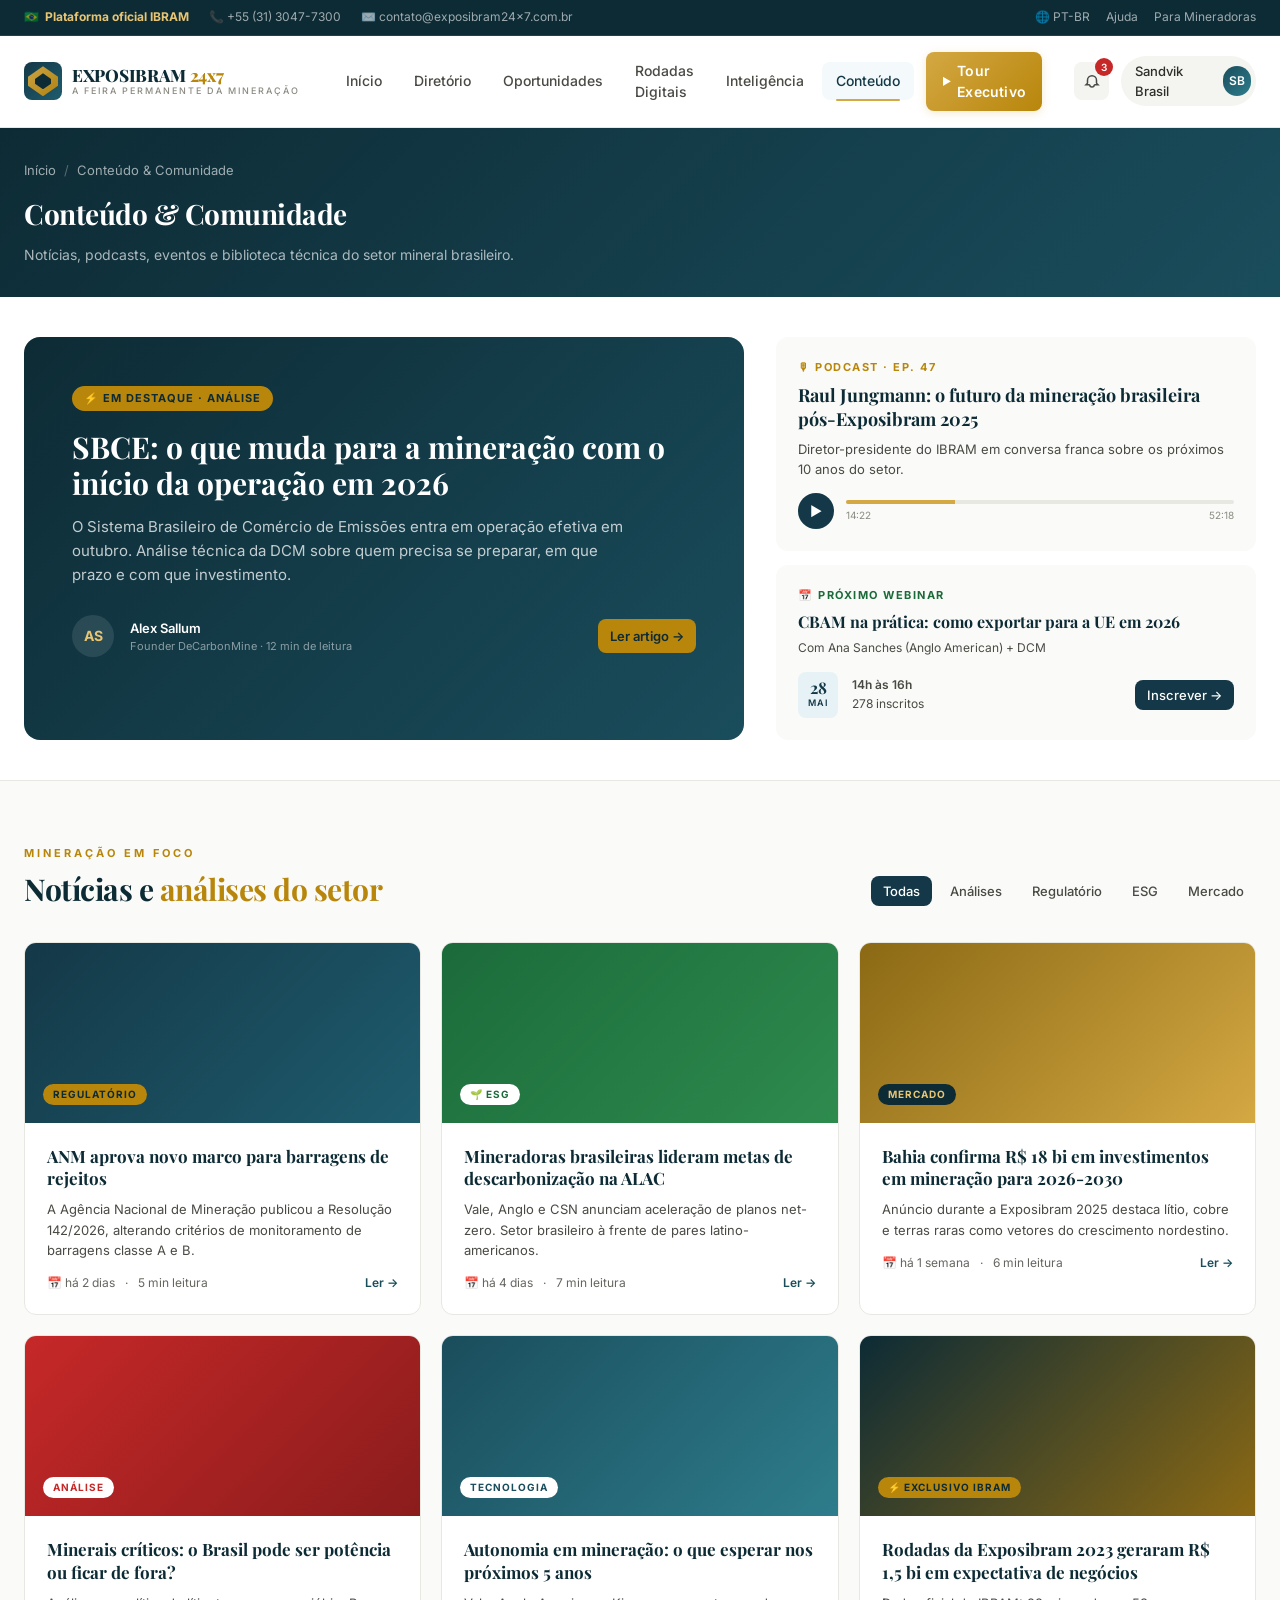
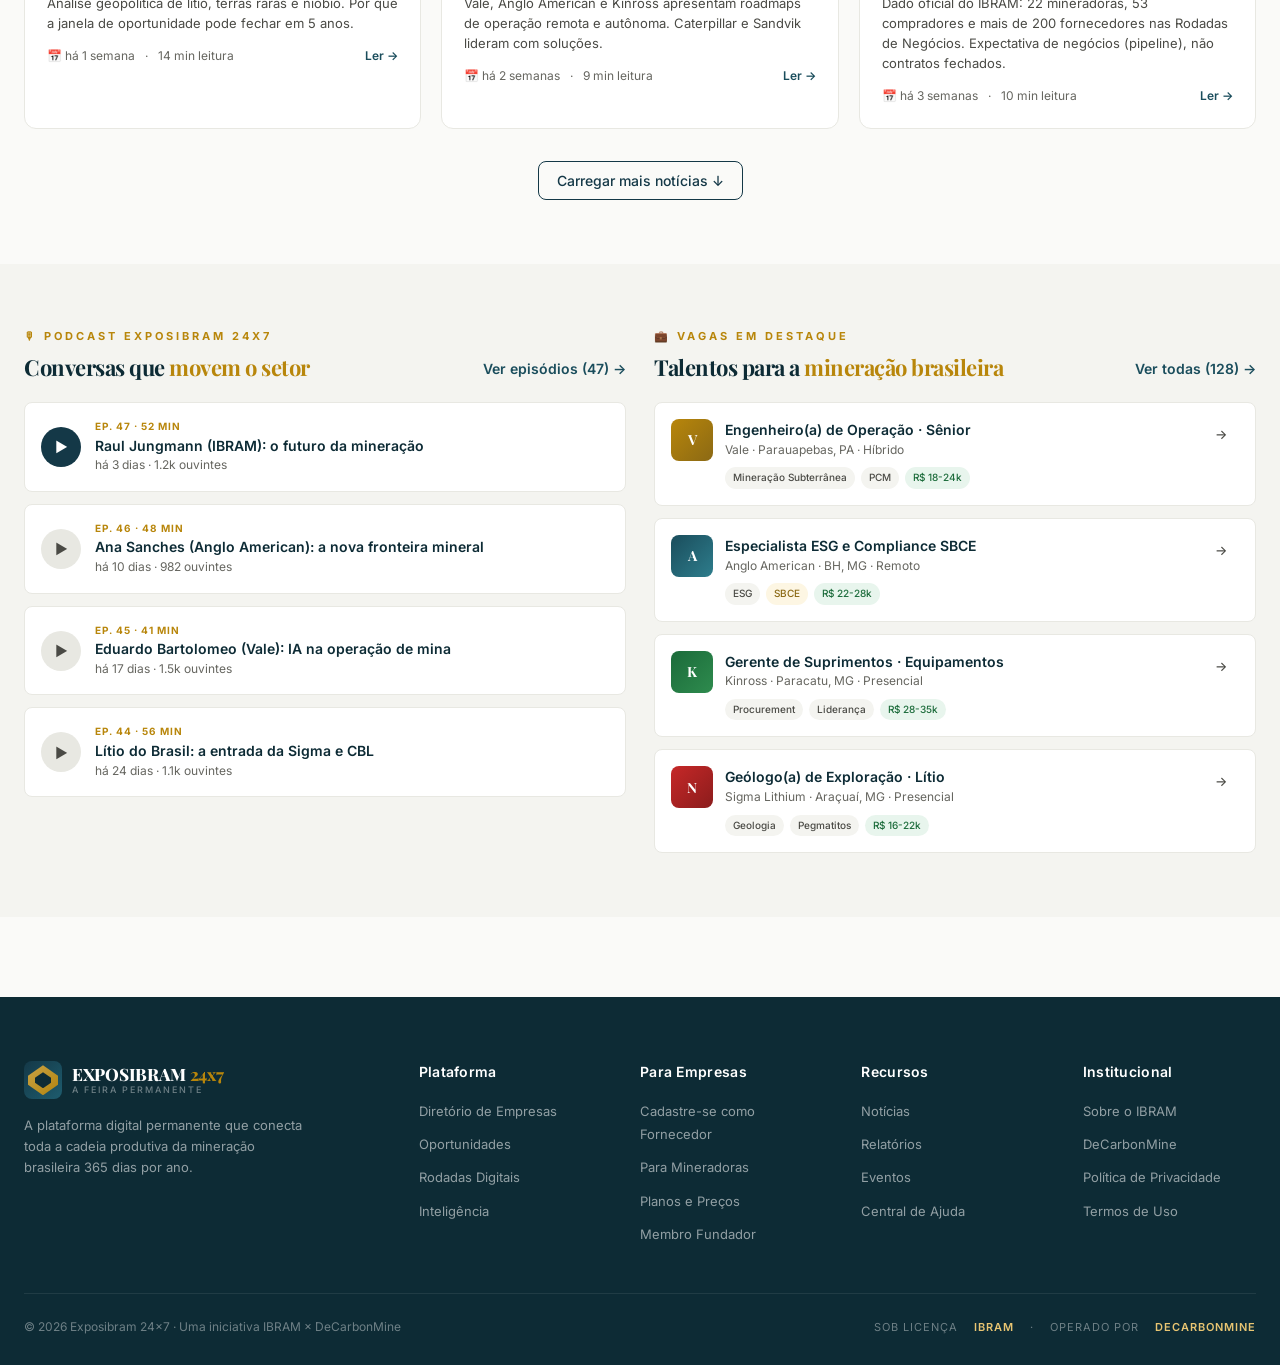
==== commit 0d34c060: "Atualiza MOC: datas Jun/2026, números alinhados ao pitch IBRAM e âncora de GMV com fonte - Datas Mai" ====
--- a/conteudo.html
+++ b/conteudo.html
@@ -203,9 +203,9 @@
           </div>
           <div style="padding: 22px;">
             <h3 style="font-family:var(--font-serif); font-size: 17px; font-weight: 700; color: var(--teal-900); line-height: 1.3; margin-bottom: 10px;">
-              Balanço Exposibram 2025: R$ 2,8 bi em negócios prospectados
-            </h3>
-            <p style="font-size: 13px; color: var(--gray-700); line-height: 1.55; margin-bottom: 14px;">Salvador supera todas as edições anteriores em volume de negócios. 30 mineradoras participaram da rodada.</p>
+              Rodadas da Exposibram 2023 geraram R$ 1,5 bi em expectativa de negócios
+            </h3>
+            <p style="font-size: 13px; color: var(--gray-700); line-height: 1.55; margin-bottom: 14px;">Dado oficial do IBRAM: 22 mineradoras, 53 compradores e mais de 200 fornecedores nas Rodadas de Negócios. Expectativa de negócios (pipeline), não contratos fechados.</p>
             <div style="display: flex; align-items: center; gap: 10px; font-size: 12px; color: var(--gray-600);">
               <span>📅 há 3 semanas</span>
               <span>·</span>
--- a/assets/styles.css
+++ b/assets/styles.css
@@ -190,6 +190,31 @@
   border-radius: 1px;
 }
 
+/* Tour Executivo — botão destacado dourado no header */
+.nav-link.tour {
+  background: linear-gradient(135deg, var(--gold-500), var(--gold-600));
+  color: var(--white);
+  font-weight: 600;
+  padding: 8px 16px;
+  margin-left: 8px;
+  display: inline-flex;
+  align-items: center;
+  gap: 6px;
+  box-shadow: 0 2px 8px rgba(212, 168, 67, 0.25);
+  letter-spacing: 0.2px;
+}
+.nav-link.tour:hover {
+  background: linear-gradient(135deg, var(--gold-400), var(--gold-500));
+  color: var(--teal-900);
+  transform: translateY(-1px);
+  box-shadow: 0 4px 12px rgba(212, 168, 67, 0.4);
+}
+.nav-link.tour::before {
+  content: "▶";
+  font-size: 10px;
+  display: inline-block;
+}
+
 .header-actions { display: flex; align-items: center; gap: 12px; }
 .btn-icon {
   width: 38px; height: 38px;
@@ -560,11 +585,45 @@
   transition: var(--transition);
   display: flex;
   flex-direction: column;
+  position: relative;
 }
 .company-card:hover {
   border-color: var(--teal-500);
   transform: translateY(-2px);
   box-shadow: var(--shadow-lg);
+}
+
+/* ── MEMBRO FUNDADOR — Selo permanente IBRAM ── */
+.company-card.is-founder {
+  border-color: var(--gold-400);
+  background: linear-gradient(180deg, var(--gold-50) 0%, var(--white) 60px);
+  box-shadow: 0 1px 3px rgba(184, 134, 11, 0.08);
+}
+.company-card.is-founder:hover {
+  border-color: var(--gold-500);
+  box-shadow: 0 8px 24px rgba(184, 134, 11, 0.18);
+}
+.founder-ribbon {
+  background: linear-gradient(135deg, var(--gold-600), var(--gold-500));
+  color: var(--white);
+  font-size: 11px;
+  font-weight: 700;
+  letter-spacing: 0.8px;
+  text-transform: uppercase;
+  padding: 7px 16px;
+  display: flex;
+  align-items: center;
+  gap: 6px;
+  border-bottom: 1px solid var(--gold-400);
+}
+.founder-star {
+  font-size: 13px;
+  filter: drop-shadow(0 1px 1px rgba(0,0,0,0.15));
+}
+.company-card.is-founder .company-logo.verified {
+  background: var(--teal-900);
+  color: var(--gold-500);
+  box-shadow: 0 0 0 2px var(--gold-500), 0 0 0 4px var(--white);
 }
 .company-card-header {
   padding: 20px 20px 16px;
